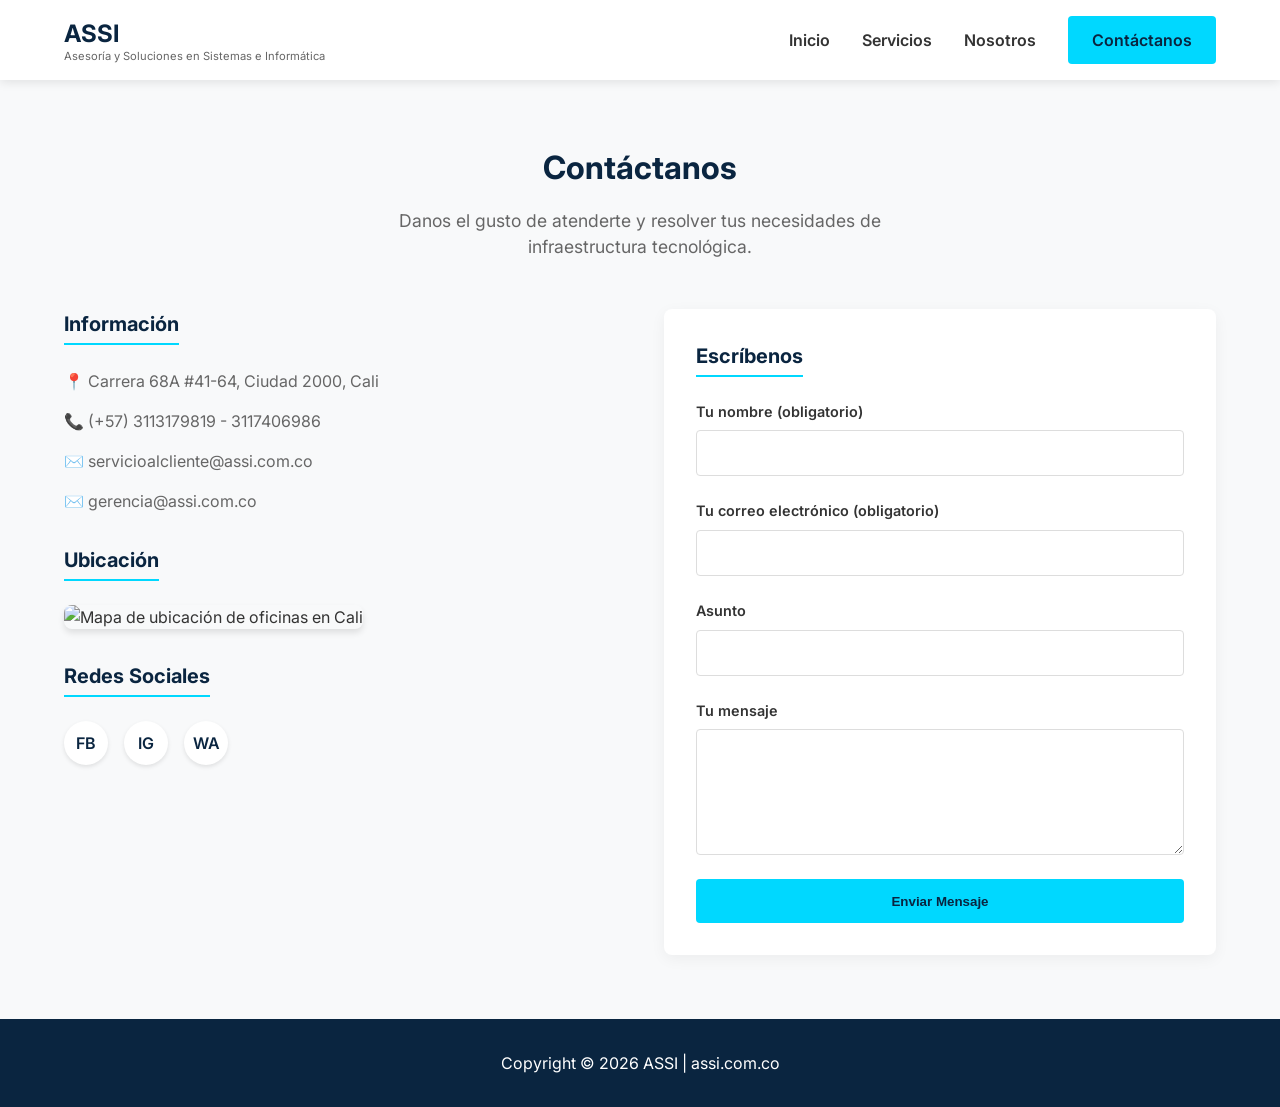
==== contacto.html @ 6a6241c5 "Carga diseño y maquetacion y correciones" ====
<!DOCTYPE html>
<html lang="es">
<head>
    <meta charset="UTF-8">
    <meta name="viewport" content="width=device-width, initial-scale=1.0">
    <title>Contacto | ASSI - Soluciones en Sistemas y Servidores</title>
    <link rel="stylesheet" href="css/styles.css">
    <link href="https://fonts.googleapis.com/css2?family=Inter:wght@400;600;700&display=swap" rel="stylesheet">
</head>
<body>
    <header class="header">
        <div class="container header__inner">
            <div class="logo">
                <span class="logo__text">ASSI</span>
                <span class="logo__slogan">Asesoría y Soluciones en Sistemas e Informática</span>
            </div>
            <button class="nav-toggle" id="navToggle" aria-label="Abrir menú">
                <span class="hamburger"></span>
            </button>
            <nav class="nav" id="navMenu">
                <ul class="nav__list">
                    <li><a href="index.html" class="nav__link">Inicio</a></li>
                    <li><a href="servicios.html" class="nav__link">Servicios</a></li>
                    <li><a href="nosotros.html" class="nav__link">Nosotros</a></li>
                    <li><a href="contacto.html" class="btn btn--primary">Contáctanos</a></li>
                </ul>
            </nav>
        </div>
    </header>

    <main>
        <section class="contact">
            <div class="container">
                <div class="section-header">
                    <h1 class="section-title">Contáctanos</h1>
                    <p class="section-subtitle">Danos el gusto de atenderte y resolver tus necesidades de infraestructura tecnológica.</p>
                </div>
                
                <div class="contact__inner">
                    <div class="contact__info">
                        <div class="info-block">
                            <h3>Información</h3>
                            <ul>
                                <li>📍 Carrera 68A #41-64, Ciudad 2000, Cali</li>
                                <li>📞 (+57) 3113179819 - 3117406986</li>
                                <li>✉️ servicioalcliente@assi.com.co</li>
                                <li>✉️ gerencia@assi.com.co</li>
                            </ul>
                        </div>
                        <div class="info-block">
                            <h3>Ubicación</h3>
                            <div class="map-container">
                                <img src="https://via.placeholder.com/600x300?text=Mapa+de+Ubicacion+Cali" alt="Mapa de ubicación de oficinas en Cali">
                            </div>
                        </div>
                        <div class="info-block">
                            <h3>Redes Sociales</h3>
                            <div class="social-links">
                                <a href="#" aria-label="Facebook">FB</a>
                                <a href="#" aria-label="Instagram">IG</a>
                                <a href="#" aria-label="WhatsApp">WA</a>
                            </div>
                        </div>
                    </div>

                    <div class="contact__form-wrapper">
                        <h3>Escríbenos</h3>
                        <form action="#" method="POST" class="contact__form">
                            <div class="form-group">
                                <label for="nombre">Tu nombre (obligatorio)</label>
                                <input type="text" id="nombre" name="nombre" required>
                            </div>
                            <div class="form-group">
                                <label for="correo">Tu correo electrónico (obligatorio)</label>
                                <input type="email" id="correo" name="correo" required>
                            </div>
                            <div class="form-group">
                                <label for="asunto">Asunto</label>
                                <input type="text" id="asunto" name="asunto">
                            </div>
                            <div class="form-group">
                                <label for="mensaje">Tu mensaje</label>
                                <textarea id="mensaje" name="mensaje" rows="5" required></textarea>
                            </div>
                            <button type="submit" class="btn btn--primary">Enviar Mensaje</button>
                        </form>
                    </div>
                </div>
            </div>
        </section>
    </main>

    <footer class="footer">
        <div class="container footer__inner">
            <p>Copyright &copy; 2026 ASSI | assi.com.co</p>
        </div>
    </footer>
    <script src="js/main.js"></script>
</body>
</html>
---- css/styles.css ----
/* =========================================
   1. VARIABLES Y DISEÑO BASE (DESIGN TOKENS)
   ========================================= */
:root {
    /* Paleta de colores[cite: 12] */
    --color-primary: #0A2540; /* Azul Marino Oscuro */
    --color-accent: #00D8FF;  /* Cian */
    --color-text: #333333;
    --color-text-light: #666666;
    --color-bg: #FFFFFF;
    
    /* Escala de espaciado base 8px[cite: 12] */
    --space-2: 16px;
    --space-3: 24px;
    --space-4: 32px;
    --space-6: 48px;
    --space-8: 64px;

    /* Tipografía[cite: 12] */
    --font-main: 'Inter', sans-serif;
}

* {
    margin: 0;
    padding: 0;
    box-sizing: border-box;
}

body {
    font-family: var(--font-main);
    color: var(--color-text);
    background-color: var(--color-bg);
    line-height: 1.5; /* Interlineado recomendado para lectura[cite: 12] */
}

.container {
    width: 90%;
    max-width: 1200px;
    margin: 0 auto;
}

/* =========================================
   2. COMPONENTES COMPARTIDOS (Botones, Títulos)
   ========================================= */
/* Botones accesibles de mínimo 44px[cite: 12] */
.btn {
    display: inline-flex;
    align-items: center;
    justify-content: center;
    padding: 12px 24px;
    text-decoration: none;
    font-weight: 600;
    border-radius: 4px;
    text-align: center;
    transition: all 0.3s ease;
    min-height: 44px; 
    border: none;
    cursor: pointer;
}

.btn--primary {
    background-color: var(--color-accent);
    color: var(--color-primary);
}

.btn--primary:hover {
    background-color: #00b3d6;
}

.btn--secondary {
    background-color: transparent;
    color: var(--color-primary);
    border: 2px solid var(--color-primary);
}

.btn--secondary:hover {
    background-color: var(--color-primary);
    color: var(--color-bg);
}

.section-header {
    text-align: center;
    margin-bottom: var(--space-6);
}

.section-title {
    font-size: 2rem;
    color: var(--color-primary);
    margin-bottom: var(--space-2);
    font-weight: 700;
}

.section-subtitle {
    color: var(--color-text-light);
    max-width: 600px;
    margin: 0 auto;
    font-size: 1.1rem;
}

/* =========================================
   3. HEADER Y NAVEGACIÓN
   ========================================= */
.header {
    background-color: var(--color-bg);
    box-shadow: 0 2px 10px rgba(0,0,0,0.1);
    position: sticky;
    top: 0;
    z-index: 100;
}

.header__inner {
    display: flex;
    justify-content: space-between;
    align-items: center;
    height: 80px;
}

.logo {
    display: flex;
    flex-direction: column;
    justify-content: center;
}

.logo__text {
    font-size: 24px;
    font-weight: 700;
    color: var(--color-primary);
}

.logo__slogan {
    font-size: 0.7rem;
    color: var(--color-text-light);
    font-weight: 400;
    margin-top: -4px;
}

/* Botón Menú Móvil */
.nav-toggle {
    display: block;
    background: transparent;
    border: none;
    cursor: pointer;
    width: 44px; 
    height: 44px;
    position: relative;
    z-index: 200;
}

.hamburger,
.hamburger::before,
.hamburger::after {
    display: block;
    width: 24px;
    height: 2px;
    background-color: var(--color-primary);
    position: absolute;
    left: 10px;
    transition: all 0.3s ease;
}

.hamburger::before { content: ''; top: -8px; left: 0; }
.hamburger::after { content: ''; top: 8px; left: 0; }

/* Menú Móvil (Fondo oscuro) */
.nav {
    position: fixed;
    top: 80px; 
    left: -100%; 
    width: 100%;
    height: calc(100vh - 80px);
    background-color: var(--color-primary);
    transition: left 0.3s ease;
    z-index: 99;
    overflow-y: auto;
}

.nav.is-active {
    left: 0;
}

.nav__list {
    display: flex;
    flex-direction: column;
    align-items: center;
    padding-top: var(--space-8);
    list-style: none;
    gap: var(--space-4);
}

.nav__link {
    text-decoration: none;
    color: var(--color-bg); /* Texto blanco en móvil */
    font-weight: 600;
    font-size: 1.25rem;
}

/* =========================================
   4. SECCIÓN HERO (INICIO)
   ========================================= */
.hero {
    padding: var(--space-8) 0;
    background-color: #f8f9fa;
}

.hero__inner {
    display: flex;
    flex-direction: column;
    gap: var(--space-4);
}

.hero__title {
    font-size: 2.5rem;
    color: var(--color-primary);
    line-height: 1.2;
    margin-bottom: var(--space-2);
}

.hero__description {
    font-size: 1.125rem;
    color: var(--color-text-light);
    margin-bottom: var(--space-4);
}

.hero__actions {
    display: flex;
    flex-direction: column;
    gap: var(--space-2);
}

.hero__image img {
    width: 100%;
    border-radius: 8px;
    box-shadow: 0 10px 30px rgba(0,0,0,0.1);
}

/* =========================================
   5. TARJETAS (Servicios y Nosotros)
   ========================================= */
.services, .about {
    padding: var(--space-8) 0;
    background-color: var(--color-bg);
}

/* Uso de Grid para estructura en 2 dimensiones[cite: 14] */
.services__grid, .about__grid {
    display: grid;
    grid-template-columns: repeat(auto-fit, minmax(280px, 1fr));
    gap: var(--space-4);
}

.card {
    background-color: #ffffff;
    padding: var(--space-4);
    border-radius: 8px;
    box-shadow: 0 4px 6px rgba(0, 0, 0, 0.05);
    border: 1px solid #eaeaea;
    transition: transform 0.3s ease, box-shadow 0.3s ease, border-color 0.3s ease;
    display: flex;
    flex-direction: column;
    align-items: center;
    text-align: center;
}

.card:hover {
    transform: translateY(-5px);
    box-shadow: 0 10px 20px rgba(0, 0, 0, 0.08);
    border-color: var(--color-accent);
}

.card__icon {
    width: 64px;
    height: 64px;
    background-color: rgba(0, 216, 255, 0.1);
    color: var(--color-accent);
    border-radius: 50%;
    display: flex;
    justify-content: center;
    align-items: center;
    margin-bottom: var(--space-3);
}

.card__icon svg {
    width: 32px;
    height: 32px;
}

.card__title {
    font-size: 1.25rem;
    color: var(--color-primary);
    margin-bottom: var(--space-2);
}

.card__text {
    color: var(--color-text-light);
    font-size: 0.95rem;
}

/* =========================================
   6. SECCIÓN CLIENTES
   ========================================= */
.clients {
    padding: var(--space-6) 0;
    background-color: #f8f9fa; 
}

.clients__grid {
    display: grid;
    grid-template-columns: repeat(auto-fit, minmax(150px, 1fr));
    gap: var(--space-4);
    align-items: center;
    justify-items: center;
}

.client-logo img {
    max-width: 100%;
    height: auto;
    filter: grayscale(100%) opacity(50%); 
    transition: filter 0.3s ease, transform 0.3s ease;
}

.client-logo img:hover {
    filter: grayscale(0%) opacity(100%);
    transform: scale(1.05);
}

/* =========================================
   7. SECCIÓN CONTACTO Y FOOTER
   ========================================= */
.contact {
    padding: var(--space-8) 0;
    background-color: #f8f9fa;
}

.contact__inner {
    display: grid;
    gap: var(--space-6);
    grid-template-columns: 1fr;
}

.contact__info h3, .contact__form-wrapper h3 {
    font-size: 1.25rem;
    color: var(--color-primary);
    margin-bottom: var(--space-3);
    border-bottom: 2px solid var(--color-accent);
    display: inline-block;
    padding-bottom: 4px;
}

.info-block {
    margin-bottom: var(--space-4);
}

.info-block ul {
    list-style: none;
    color: var(--color-text-light);
}

.info-block li {
    margin-bottom: var(--space-2);
    display: flex;
    align-items: center;
    gap: 8px;
}

.map-container img {
    width: 100%;
    height: auto;
    border-radius: 8px;
    box-shadow: 0 4px 6px rgba(0,0,0,0.1);
}

.social-links {
    display: flex;
    gap: var(--space-2);
}

.social-links a {
    display: flex;
    justify-content: center;
    align-items: center;
    width: 44px;
    height: 44px;
    background-color: var(--color-bg);
    color: var(--color-primary);
    border-radius: 50%;
    text-decoration: none;
    font-weight: 600;
    box-shadow: 0 2px 4px rgba(0,0,0,0.1);
    transition: all 0.3s ease;
}

.social-links a:hover {
    background-color: var(--color-primary);
    color: var(--color-bg);
    transform: translateY(-3px);
}

.contact__form-wrapper {
    background-color: var(--color-bg);
    padding: var(--space-4);
    border-radius: 8px;
    box-shadow: 0 4px 15px rgba(0,0,0,0.05);
}

.contact__form {
    display: flex;
    flex-direction: column;
    gap: var(--space-3);
}

.form-group {
    display: flex;
    flex-direction: column;
    gap: 8px;
}

.form-group label {
    font-size: 0.9rem;
    font-weight: 600;
    color: var(--color-text);
}

.form-group input,
.form-group textarea {
    width: 100%;
    padding: 12px;
    border: 1px solid #ddd;
    border-radius: 4px;
    font-family: inherit;
    font-size: 1rem;
    transition: border-color 0.3s ease;
}

.form-group input:focus,
.form-group textarea:focus {
    outline: none;
    border-color: var(--color-accent);
}

.footer {
    background-color: var(--color-primary);
    color: var(--color-bg);
    padding: var(--space-4) 0;
    text-align: center;
}

/* =========================================
   8. MEDIA QUERIES (ESCRITORIO)
   ========================================= */
/* Ajustes para pantallas más grandes usando min-width[cite: 14] */
@media (min-width: 768px) {
    .nav-toggle {
        display: none; /* Ocultar hamburguesa en PC */
    }
    
    .nav {
        position: static;
        width: auto;
        height: auto;
        background-color: transparent;
        overflow-y: visible;
    }
    
    .nav__list {
        flex-direction: row;
        padding-top: 0;
    }

    .nav__link {
        color: var(--color-text); /* Texto oscuro en PC */
        font-size: 1rem;
    }

    .hero__inner {
        flex-direction: row;
        align-items: center;
    }

    .hero__content {
        flex: 1;
        padding-right: var(--space-4);
    }

    .hero__image {
        flex: 1;
    }

    .hero__actions {
        flex-direction: row;
    }

    .contact__inner {
        grid-template-columns: 1fr 1fr; /* Dividir en 2 columnas en PC */
    }
}
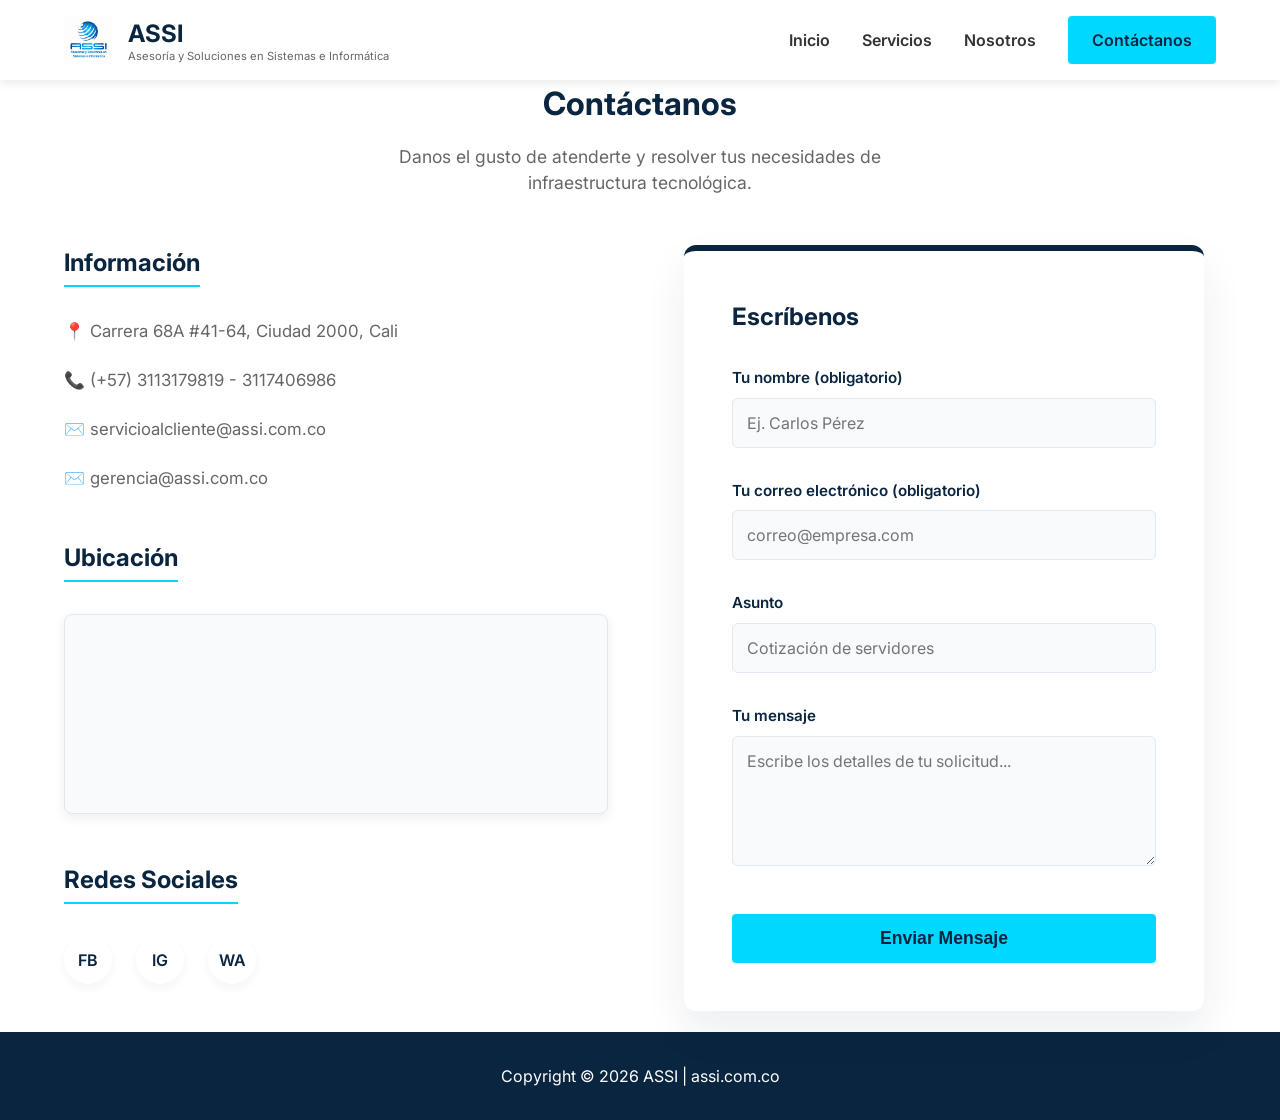
==== commit 3e51c9eb: "Diseño corregido implementacion y correcion HTML y implementacion de Javascript" ====
--- a/contacto.html
+++ b/contacto.html
@@ -8,12 +8,16 @@
     <link href="https://fonts.googleapis.com/css2?family=Inter:wght@400;600;700&display=swap" rel="stylesheet">
 </head>
 <body>
+    <!-- Navegación Principal[cite: 24] -->
     <header class="header">
         <div class="container header__inner">
-            <div class="logo">
-                <span class="logo__text">ASSI</span>
-                <span class="logo__slogan">Asesoría y Soluciones en Sistemas e Informática</span>
-            </div>
+            <a href="index.html" class="logo">
+                <img src="assets/img/logo-assi.png" alt="Logotipo de ASSI" class="logo__img">
+                <div class="logo__text-group">
+                    <span class="logo__text">ASSI</span>
+                    <span class="logo__slogan">Asesoría y Soluciones en Sistemas e Informática</span>
+                </div>
+            </a>
             <button class="nav-toggle" id="navToggle" aria-label="Abrir menú">
                 <span class="hamburger"></span>
             </button>
@@ -37,6 +41,7 @@
                 </div>
                 
                 <div class="contact__inner">
+                    <!-- Columna Izquierda: Información, Mapa compacto y Redes -->
                     <div class="contact__info">
                         <div class="info-block">
                             <h3>Información</h3>
@@ -47,40 +52,52 @@
                                 <li>✉️ gerencia@assi.com.co</li>
                             </ul>
                         </div>
+
                         <div class="info-block">
                             <h3>Ubicación</h3>
                             <div class="map-container">
-                                <img src="https://via.placeholder.com/600x300?text=Mapa+de+Ubicacion+Cali" alt="Mapa de ubicación de oficinas en Cali">
+                                <iframe 
+                                    src="https://www.google.com/maps/embed?pb=!1m18!1m12!1m3!1d3982.656515865671!2d-76.505!3d3.385!2m3!1f0!2f0!3f0!3m2!1i1024!2i768!4f13.1!3m3!1m2!1s0x8e30a1382b604557%3A0x8e0a1b2c3d4e5f6!2sCl.%2068a%20%2341-64%2C%20Cali%2C%20Valle%20del%20Cauca!5e0!3m2!1ses!2sco!4v1650000000000!5m2!1ses!2sco" 
+                                    width="100%" 
+                                    height="100%" 
+                                    style="border:0;" 
+                                    allowfullscreen="" 
+                                    loading="lazy" 
+                                    referrerpolicy="no-referrer-when-downgrade"
+                                    title="Ubicación de oficinas ASSI en Ciudad 2000, Cali">
+                                </iframe>
                             </div>
                         </div>
+
                         <div class="info-block">
                             <h3>Redes Sociales</h3>
                             <div class="social-links">
-                                <a href="#" aria-label="Facebook">FB</a>
-                                <a href="#" aria-label="Instagram">IG</a>
-                                <a href="#" aria-label="WhatsApp">WA</a>
+                                <a href="https://facebook.com" target="_blank" rel="noopener" aria-label="Facebook de ASSI">FB</a>
+                                <a href="https://instagram.com" target="_blank" rel="noopener" aria-label="Instagram de ASSI">IG</a>
+                                <a href="https://wa.me/573113179819?text=Hola,%20estoy%20interesado%20en%20una%20asesor%C3%ADa%20tecnol%C3%B3gica" target="_blank" rel="noopener" aria-label="WhatsApp de ASSI">WA</a>
                             </div>
                         </div>
                     </div>
 
+                    <!-- Columna Derecha: Formulario conectado a Formspree -->
                     <div class="contact__form-wrapper">
                         <h3>Escríbenos</h3>
-                        <form action="#" method="POST" class="contact__form">
+                        <form action="https://formspree.io/f/mzezqnbd" method="POST" class="contact__form" id="contactForm">
                             <div class="form-group">
                                 <label for="nombre">Tu nombre (obligatorio)</label>
-                                <input type="text" id="nombre" name="nombre" required>
+                                <input type="text" id="nombre" name="nombre" required placeholder="Ej. Carlos Pérez">
                             </div>
                             <div class="form-group">
                                 <label for="correo">Tu correo electrónico (obligatorio)</label>
-                                <input type="email" id="correo" name="correo" required>
+                                <input type="email" id="correo" name="email" required placeholder="correo@empresa.com">
                             </div>
                             <div class="form-group">
                                 <label for="asunto">Asunto</label>
-                                <input type="text" id="asunto" name="asunto">
+                                <input type="text" id="asunto" name="asunto" placeholder="Cotización de servidores">
                             </div>
                             <div class="form-group">
                                 <label for="mensaje">Tu mensaje</label>
-                                <textarea id="mensaje" name="mensaje" rows="5" required></textarea>
+                                <textarea id="mensaje" name="mensaje" rows="5" required placeholder="Escribe los detalles de tu solicitud..."></textarea>
                             </div>
                             <button type="submit" class="btn btn--primary">Enviar Mensaje</button>
                         </form>
@@ -90,6 +107,7 @@
         </section>
     </main>
 
+    <!-- Pie de Página -->
     <footer class="footer">
         <div class="container footer__inner">
             <p>Copyright &copy; 2026 ASSI | assi.com.co</p>
--- a/css/styles.css
+++ b/css/styles.css
@@ -2,21 +2,19 @@
    1. VARIABLES Y DISEÑO BASE (DESIGN TOKENS)
    ========================================= */
 :root {
-    /* Paleta de colores[cite: 12] */
     --color-primary: #0A2540; /* Azul Marino Oscuro */
     --color-accent: #00D8FF;  /* Cian */
     --color-text: #333333;
     --color-text-light: #666666;
     --color-bg: #FFFFFF;
     
-    /* Escala de espaciado base 8px[cite: 12] */
+    /* Escala de espaciado base 8px[cite: 24] */
     --space-2: 16px;
     --space-3: 24px;
     --space-4: 32px;
     --space-6: 48px;
     --space-8: 64px;
 
-    /* Tipografía[cite: 12] */
     --font-main: 'Inter', sans-serif;
 }
 
@@ -30,7 +28,7 @@
     font-family: var(--font-main);
     color: var(--color-text);
     background-color: var(--color-bg);
-    line-height: 1.5; /* Interlineado recomendado para lectura[cite: 12] */
+    line-height: 1.5;
 }
 
 .container {
@@ -40,9 +38,8 @@
 }
 
 /* =========================================
-   2. COMPONENTES COMPARTIDOS (Botones, Títulos)
-   ========================================= */
-/* Botones accesibles de mínimo 44px[cite: 12] */
+   2. COMPONENTES COMPARTIDOS
+   ========================================= */
 .btn {
     display: inline-flex;
     align-items: center;
@@ -53,7 +50,7 @@
     border-radius: 4px;
     text-align: center;
     transition: all 0.3s ease;
-    min-height: 44px; 
+    min-height: 44px; /* Botones accesibles[cite: 24] */
     border: none;
     cursor: pointer;
 }
@@ -98,7 +95,7 @@
 }
 
 /* =========================================
-   3. HEADER Y NAVEGACIÓN
+   3. HEADER Y NAVEGACIÓN (Móvil por defecto)
    ========================================= */
 .header {
     background-color: var(--color-bg);
@@ -117,6 +114,19 @@
 
 .logo {
     display: flex;
+    align-items: center;
+    gap: var(--space-2);
+    text-decoration: none;
+}
+
+.logo__img {
+    height: 48px;
+    width: auto;
+    object-fit: contain;
+}
+
+.logo__text-group {
+    display: flex;
     flex-direction: column;
     justify-content: center;
 }
@@ -134,7 +144,6 @@
     margin-top: -4px;
 }
 
-/* Botón Menú Móvil */
 .nav-toggle {
     display: block;
     background: transparent;
@@ -161,7 +170,6 @@
 .hamburger::before { content: ''; top: -8px; left: 0; }
 .hamburger::after { content: ''; top: 8px; left: 0; }
 
-/* Menú Móvil (Fondo oscuro) */
 .nav {
     position: fixed;
     top: 80px; 
@@ -189,7 +197,7 @@
 
 .nav__link {
     text-decoration: none;
-    color: var(--color-bg); /* Texto blanco en móvil */
+    color: var(--color-bg);
     font-weight: 600;
     font-size: 1.25rem;
 }
@@ -238,10 +246,16 @@
    ========================================= */
 .services, .about {
     padding: var(--space-8) 0;
+}
+
+.about {
+    background-color: #F0F4F8; 
+}
+
+.services {
     background-color: var(--color-bg);
 }
 
-/* Uso de Grid para estructura en 2 dimensiones[cite: 14] */
 .services__grid, .about__grid {
     display: grid;
     grid-template-columns: repeat(auto-fit, minmax(280px, 1fr));
@@ -252,8 +266,9 @@
     background-color: #ffffff;
     padding: var(--space-4);
     border-radius: 8px;
-    box-shadow: 0 4px 6px rgba(0, 0, 0, 0.05);
-    border: 1px solid #eaeaea;
+    box-shadow: 0 4px 15px rgba(10, 37, 64, 0.04);
+    border: 1px solid #e1e8ed;
+    border-top: 4px solid var(--color-primary); 
     transition: transform 0.3s ease, box-shadow 0.3s ease, border-color 0.3s ease;
     display: flex;
     flex-direction: column;
@@ -261,10 +276,11 @@
     text-align: center;
 }
 
-.card:hover {
+.card:hover,
+.card.is-active {
     transform: translateY(-5px);
-    box-shadow: 0 10px 20px rgba(0, 0, 0, 0.08);
-    border-color: var(--color-accent);
+    box-shadow: 0 10px 25px rgba(10, 37, 64, 0.1);
+    border-top-color: var(--color-accent); 
 }
 
 .card__icon {
@@ -324,88 +340,101 @@
 }
 
 /* =========================================
-   7. SECCIÓN CONTACTO Y FOOTER
-   ========================================= */
-.contact {
-    padding: var(--space-8) 0;
-    background-color: #f8f9fa;
-}
-
+   7. SECCIÓN CONTACTO
+   ========================================= */
 .contact__inner {
     display: grid;
     gap: var(--space-6);
     grid-template-columns: 1fr;
+    align-items: start;
 }
 
 .contact__info h3, .contact__form-wrapper h3 {
-    font-size: 1.25rem;
-    color: var(--color-primary);
-    margin-bottom: var(--space-3);
+    font-size: 1.5rem;
+    color: var(--color-primary);
+    margin-bottom: var(--space-4);
+    font-weight: 700;
+}
+
+.info-block {
+    margin-bottom: var(--space-6);
+}
+
+.info-block h3 {
     border-bottom: 2px solid var(--color-accent);
     display: inline-block;
     padding-bottom: 4px;
 }
 
-.info-block {
-    margin-bottom: var(--space-4);
-}
-
 .info-block ul {
     list-style: none;
     color: var(--color-text-light);
 }
 
 .info-block li {
-    margin-bottom: var(--space-2);
-    display: flex;
-    align-items: center;
-    gap: 8px;
-}
-
-.map-container img {
+    margin-bottom: var(--space-3);
+    display: flex;
+    align-items: center;
+    gap: 12px;
+    font-size: 1.05rem;
+}
+
+.map-container {
     width: 100%;
-    height: auto;
+    height: 200px;
     border-radius: 8px;
-    box-shadow: 0 4px 6px rgba(0,0,0,0.1);
+    overflow: hidden;
+    box-shadow: 0 4px 12px rgba(10, 37, 64, 0.08);
+    border: 1px solid #e1e8ed;
+    background-color: #f8fafc;
+}
+
+.map-container iframe {
+    width: 100%;
+    height: 100%;
+    border: 0;
+    display: block;
 }
 
 .social-links {
     display: flex;
-    gap: var(--space-2);
+    gap: var(--space-3);
 }
 
 .social-links a {
     display: flex;
     justify-content: center;
     align-items: center;
-    width: 44px;
-    height: 44px;
-    background-color: var(--color-bg);
+    width: 48px; 
+    height: 48px;
+    background-color: #ffffff;
     color: var(--color-primary);
     border-radius: 50%;
     text-decoration: none;
     font-weight: 600;
-    box-shadow: 0 2px 4px rgba(0,0,0,0.1);
+    box-shadow: 0 4px 10px rgba(10, 37, 64, 0.05);
     transition: all 0.3s ease;
 }
 
 .social-links a:hover {
     background-color: var(--color-primary);
     color: var(--color-bg);
-    transform: translateY(-3px);
+    transform: translateY(-4px);
+    box-shadow: 0 8px 15px rgba(10, 37, 64, 0.15);
 }
 
 .contact__form-wrapper {
     background-color: var(--color-bg);
-    padding: var(--space-4);
-    border-radius: 8px;
-    box-shadow: 0 4px 15px rgba(0,0,0,0.05);
+    padding: var(--space-6);
+    border-radius: 12px;
+    box-shadow: 0 20px 40px rgba(10, 37, 64, 0.08);
+    border-top: 6px solid var(--color-primary);
 }
 
 .contact__form {
     display: flex;
     flex-direction: column;
-    gap: var(--space-3);
+    gap: var(--space-4);
 }
 
 .form-group {
@@ -415,42 +444,64 @@
 }
 
 .form-group label {
-    font-size: 0.9rem;
+    font-size: 0.95rem;
     font-weight: 600;
-    color: var(--color-text);
+    color: var(--color-primary);
 }
 
 .form-group input,
 .form-group textarea {
     width: 100%;
-    padding: 12px;
-    border: 1px solid #ddd;
-    border-radius: 4px;
+    padding: 14px;
+    background-color: #F8FAFC;
+    border: 1px solid #E2E8F0;
+    border-radius: 6px;
     font-family: inherit;
     font-size: 1rem;
-    transition: border-color 0.3s ease;
+    color: var(--color-text);
+    transition: all 0.3s ease;
 }
 
 .form-group input:focus,
 .form-group textarea:focus {
     outline: none;
+    background-color: #ffffff;
     border-color: var(--color-accent);
-}
-
+    box-shadow: 0 0 0 4px rgba(0, 216, 255, 0.15); 
+}
+
+.contact__form .btn {
+    margin-top: var(--space-2);
+    font-size: 1.1rem;
+    padding: 14px 24px;
+}
+
+/* =========================================
+   8. PIE DE PÁGINA (FOOTER)
+   ========================================= */
 .footer {
     background-color: var(--color-primary);
     color: var(--color-bg);
     padding: var(--space-4) 0;
     text-align: center;
-}
-
-/* =========================================
-   8. MEDIA QUERIES (ESCRITORIO)
-   ========================================= */
-/* Ajustes para pantallas más grandes usando min-width[cite: 14] */
+    width: 100%;
+    margin-top: auto;
+}
+
+.footer__inner {
+    display: flex;
+    justify-content: center;
+    align-items: center;
+}
+
+/* =========================================
+   9. MEDIA QUERIES (ESCRITORIO - MAYOR A 768PX)
+   ========================================= */
+/* IMPORTANTE: Todos los ajustes visuales para escritorio DEBEN ir exclusivamente aquí dentro[cite: 26] */
 @media (min-width: 768px) {
+    
     .nav-toggle {
-        display: none; /* Ocultar hamburguesa en PC */
+        display: none; 
     }
     
     .nav {
@@ -462,12 +513,12 @@
     }
     
     .nav__list {
-        flex-direction: row;
+        flex-direction: row; 
         padding-top: 0;
     }
 
     .nav__link {
-        color: var(--color-text); /* Texto oscuro en PC */
+        color: var(--color-text); 
         font-size: 1rem;
     }
 
@@ -490,6 +541,13 @@
     }
 
     .contact__inner {
-        grid-template-columns: 1fr 1fr; /* Dividir en 2 columnas en PC */
+        grid-template-columns: 1fr 1fr;
+        gap: var(--space-8);
+    }
+    
+    .contact__form-wrapper {
+        max-width: 520px;
+        margin: 0 auto;
+        width: 100%;
     }
 }
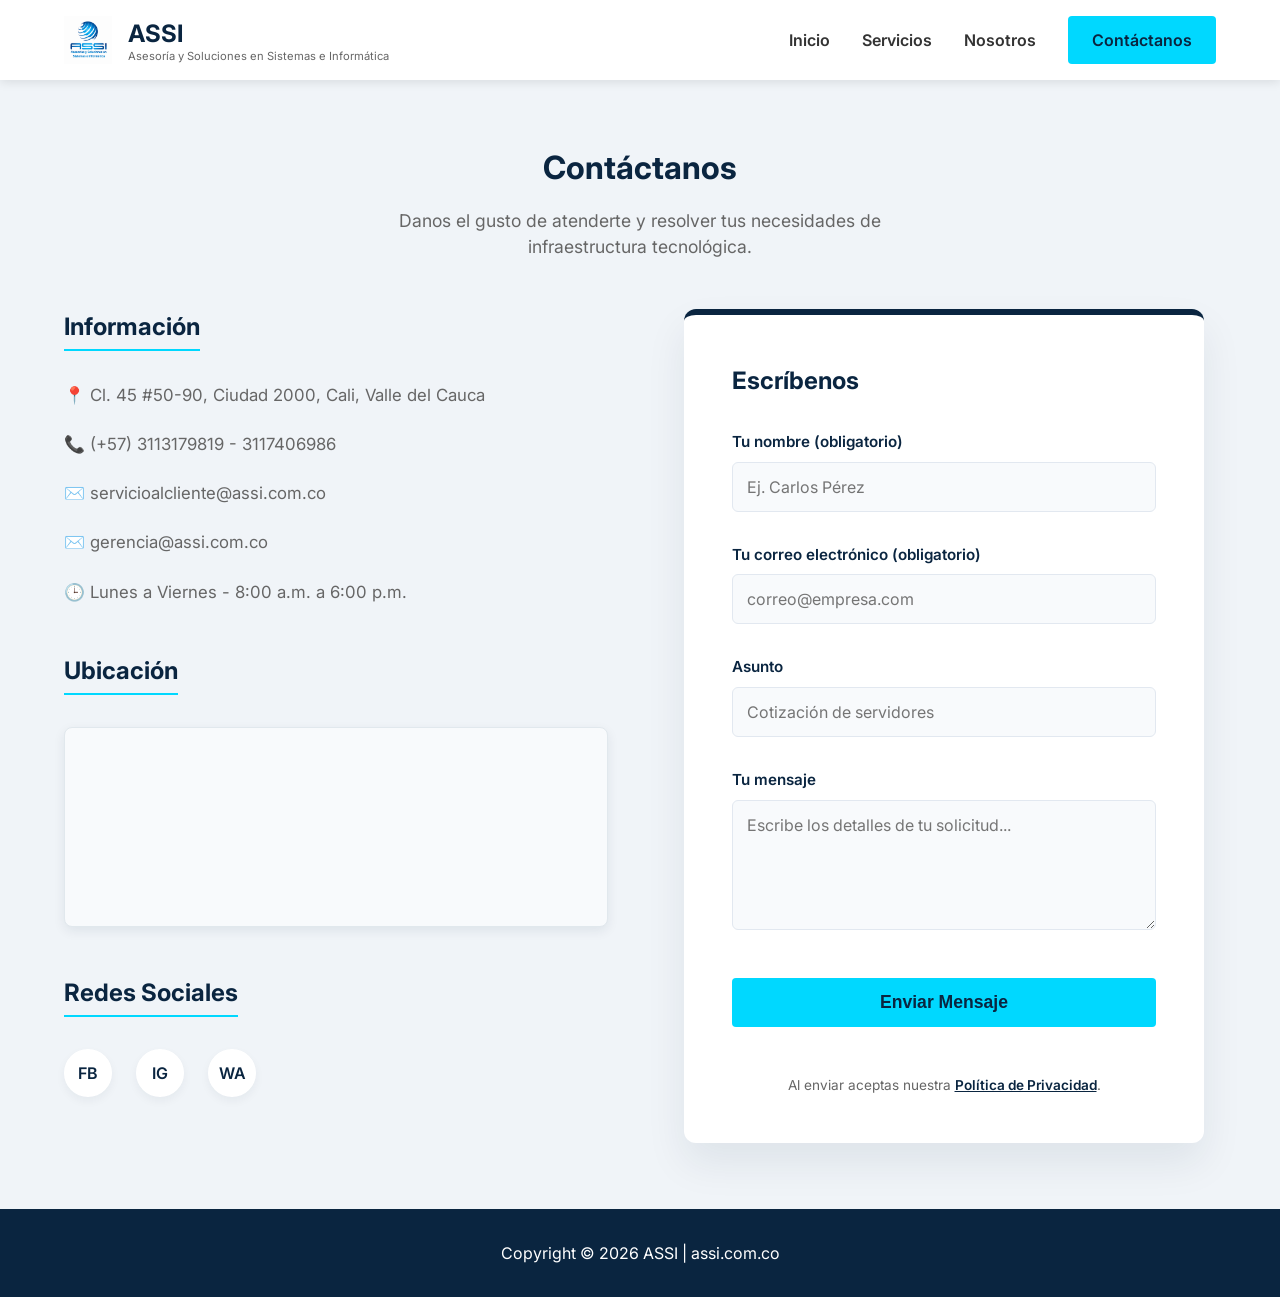
==== commit 63ce7b49: "Implementacion de animaciones Formularios conexiones comunicaciones y enlaces a paginas de nuestros " ====
--- a/contacto.html
+++ b/contacto.html
@@ -46,10 +46,11 @@
                         <div class="info-block">
                             <h3>Información</h3>
                             <ul>
-                                <li>📍 Carrera 68A #41-64, Ciudad 2000, Cali</li>
+                                <li>📍 Cl. 45 #50-90, Ciudad 2000, Cali, Valle del Cauca</li>
                                 <li>📞 (+57) 3113179819 - 3117406986</li>
                                 <li>✉️ servicioalcliente@assi.com.co</li>
                                 <li>✉️ gerencia@assi.com.co</li>
+                                <li>🕒 Lunes a Viernes - 8:00 a.m. a 6:00 p.m.</li>
                             </ul>
                         </div>
 
@@ -100,6 +101,12 @@
                                 <textarea id="mensaje" name="mensaje" rows="5" required placeholder="Escribe los detalles de tu solicitud..."></textarea>
                             </div>
                             <button type="submit" class="btn btn--primary">Enviar Mensaje</button>
+                            
+                            <!-- Nuevo texto legal debajo del botón -->
+                                <div class="form-legal">
+                                    <p>Al enviar aceptas nuestra <a href="#" id="openPrivacyModal">Política de Privacidad</a>.</p>
+                                </div>
+                            </form>
                         </form>
                     </div>
                 </div>
@@ -113,6 +120,22 @@
             <p>Copyright &copy; 2026 ASSI | assi.com.co</p>
         </div>
     </footer>
+
+
+    <!-- =========================================
+         MODAL DE POLÍTICA DE PRIVACIDAD
+         ========================================= -->
+    <div class="modal-overlay" id="privacyModal">
+        <div class="modal-content">
+            <button class="modal-close" id="closePrivacyModal" aria-label="Cerrar modal">&times;</button>
+            <h3>Política de Privacidad</h3>
+            <p>En ASSI protegemos tus datos personales conforme a la Ley 1581 de 2012 y el Decreto 1377 de 2013 de la República de Colombia. La información recolectada a través de este sitio se utiliza únicamente para fines comerciales y de contacto.</p>
+            
+        </div>
+    </div>
+
+
+
     <script src="js/main.js"></script>
 </body>
 </html>
--- a/css/styles.css
+++ b/css/styles.css
@@ -342,12 +342,21 @@
 /* =========================================
    7. SECCIÓN CONTACTO
    ========================================= */
+
+
+/* ¡Esta es la clase que nos faltaba para dar respiro y color de fondo! */
+.contact {
+    padding: var(--space-8) 0; /* Aplica 64px de espacio arriba y abajo */
+    background-color: #F0F4F8; /* Azul muy claro corporativo */
+}
+
 .contact__inner {
     display: grid;
     gap: var(--space-6);
     grid-template-columns: 1fr;
     align-items: start;
 }
+
 
 .contact__info h3, .contact__form-wrapper h3 {
     font-size: 1.5rem;
@@ -476,6 +485,34 @@
     padding: 14px 24px;
 }
 
+
+/* =========================================
+   TEXTO LEGAL DEL FORMULARIO (PRIVACIDAD)
+   ========================================= */
+.form-legal {
+    text-align: center;
+    margin-top: var(--space-2); /* Separación usando nuestra escala base[cite: 25] */
+    font-size: 0.85rem; /* Texto más pequeño para jerarquía secundaria[cite: 25] */
+    color: var(--color-text-light); /* Color gris sutil */
+}
+
+.form-legal a {
+    color: var(--color-primary); /* Azul corporativo para el enlace */
+    text-decoration: underline;
+    font-weight: 600;
+    transition: color 0.3s ease;
+}
+
+/* Microinteracción al pasar el mouse por el enlace */
+.form-legal a:hover {
+    color: var(--color-accent); /* Cambia al Cian al hacer hover */
+}
+
+
+
+
+
+
 /* =========================================
    8. PIE DE PÁGINA (FOOTER)
    ========================================= */
@@ -495,6 +532,396 @@
 }
 
 /* =========================================
+   10. ANIMACIONES AL SCROLL (INTERSECTION OBSERVER)
+   ========================================= */
+
+/* Estado inicial: Oculto y empujado hacia abajo */
+.fade-up {
+    opacity: 0;
+    transform: translateY(40px);
+    transition: opacity 0.6s ease-out, transform 0.6s ease-out;
+    will-change: opacity, transform; /* Optimización de rendimiento para el navegador */
+}
+
+/* Estado inicial: Solo oculto (ideal para textos simples o imágenes) */
+.fade-in {
+    opacity: 0;
+    transition: opacity 0.8s ease-out;
+    will-change: opacity;
+}
+
+/* Estado final: Visible y en su posición original (Esta clase la pondrá JS) */
+.fade-up.is-visible,
+.fade-in.is-visible {
+    opacity: 1;
+    transform: translateY(0);
+}
+
+/* Clases de retraso para crear un efecto "cascada" (stagger) en las tarjetas */
+.delay-100 { transition-delay: 100ms; }
+.delay-200 { transition-delay: 200ms; }
+.delay-300 { transition-delay: 300ms; }
+
+
+
+
+
+
+
+
+/* =========================================
+   11. BOTÓN FLOTANTE DE WHATSAPP
+   ========================================= */
+.whatsapp-float {
+    position: fixed;
+    bottom: var(--space-4); /* Separación desde abajo */
+    right: var(--space-4); /* Separación desde la derecha */
+    width: 60px; /* Tamaño mayor a 44px para móviles */
+    height: 60px;
+    background-color: #25D366; /* Verde oficial de WhatsApp */
+    color: #ffffff;
+    border-radius: 50%;
+    display: flex;
+    justify-content: center;
+    align-items: center;
+    box-shadow: 0 6px 15px rgba(0, 0, 0, 0.15);
+    z-index: 1000; /* Asegura que nada lo tape */
+    text-decoration: none;
+    transition: transform 0.3s ease, box-shadow 0.3s ease, background-color 0.3s ease;
+}
+
+/* Microinteracción al pasar el cursor[cite: 22] */
+.whatsapp-float:hover {
+    transform: translateY(-5px) scale(1.05);
+    box-shadow: 0 10px 25px rgba(37, 211, 102, 0.4);
+    background-color: #1ebe5d; /* Un verde ligeramente más oscuro */
+    color: #ffffff;
+}
+
+/* Ajuste sutil para pantallas de celular muy pequeñas */
+@media (max-width: 767px) {
+    .whatsapp-float {
+        bottom: var(--space-3);
+        right: var(--space-3);
+        width: 52px;
+        height: 52px;
+    }
+    
+    .whatsapp-float svg {
+        width: 28px;
+        height: 28px;
+    }
+}
+
+
+/* =========================================
+   12. MODAL DE POLÍTICA DE PRIVACIDAD
+   ========================================= */
+.modal-overlay {
+    position: fixed;
+    top: 0;
+    left: 0;
+    width: 100%;
+    height: 100%;
+    background-color: rgba(10, 37, 64, 0.8); /* Azul oscuro corporativo con 80% de opacidad */
+    display: flex;
+    justify-content: center;
+    align-items: center;
+    z-index: 2000; /* Por encima de todo, incluido el header y WhatsApp */
+    opacity: 0;
+    visibility: hidden;
+    transition: opacity 0.3s ease, visibility 0.3s ease;
+}
+
+/* Clase que activa la visibilidad del modal */
+.modal-overlay.is-active {
+    opacity: 1;
+    visibility: visible;
+}
+
+.modal-content {
+    background-color: var(--color-bg);
+    width: 90%;
+    max-width: 500px;
+    padding: var(--space-6);
+    border-radius: 12px;
+    position: relative;
+    box-shadow: 0 20px 40px rgba(0,0,0,0.2);
+    transform: translateY(20px); /* Empieza un poco abajo para el efecto de entrada */
+    transition: transform 0.3s ease;
+}
+
+.modal-overlay.is-active .modal-content {
+    transform: translateY(0); /* Sube a su posición original */
+}
+
+.modal-content h3 {
+    color: var(--color-primary);
+    margin-bottom: var(--space-3);
+    font-size: 1.5rem;
+}
+
+.modal-content p {
+    color: var(--color-text-light);
+    margin-bottom: var(--space-2);
+    font-size: 0.95rem;
+}
+
+/* Botón X superior derecho[cite: 26] */
+.modal-close {
+    position: absolute;
+    top: 16px;
+    right: 16px;
+    background: #f0f4f8;
+    border: none;
+    width: 32px;
+    height: 32px;
+    border-radius: 50%;
+    font-size: 1.25rem;
+    color: var(--color-primary);
+    cursor: pointer;
+    display: flex;
+    justify-content: center;
+    align-items: center;
+    transition: background-color 0.3s ease;
+}
+
+.modal-close:hover {
+    background-color: #e1e8ed;
+}
+
+
+
+
+
+
+
+
+
+
+
+
+
+
+
+
+
+
+
+
+
+
+
+
+
+
+
+
+
+
+
+
+
+
+
+
+
+
+
+
+
+
+
+
+
+
+
+
+
+
+
+
+
+
+
+
+
+
+
+
+
+
+
+
+
+
+
+
+
+
+
+
+
+
+
+
+
+
+
+
+
+
+
+
+
+
+
+
+
+
+
+
+
+
+
+
+
+
+
+
+
+
+
+
+
+
+
+
+
+
+
+
+
+
+
+
+
+
+
+
+
+
+
+
+
+
+
+
+
+
+
+
+
+
+
+
+
+
+
+
+
+
+
+
+
+
+
+
+
+
+
+
+
+
+
+
+
+
+
+
+
+
+
+
+
+
+
+
+
+
+
+
+
+
+
+
+
+
+
+
+
+
+
+
+
+
+
+
+
+
+
+
+
+
+
+
+
+
+
+
+
+
+
+
+
+
+
+
+
+
+
+
+
+
+
+
+
+
+
+
+
+
+
+
+
+
+
+
+
+
+
+
+/* =========================================
    9. MEDIA QUERIES (ESCRITORIO - MAYOR A 768PX)
    ========================================= */
 /* IMPORTANTE: Todos los ajustes visuales para escritorio DEBEN ir exclusivamente aquí dentro[cite: 26] */
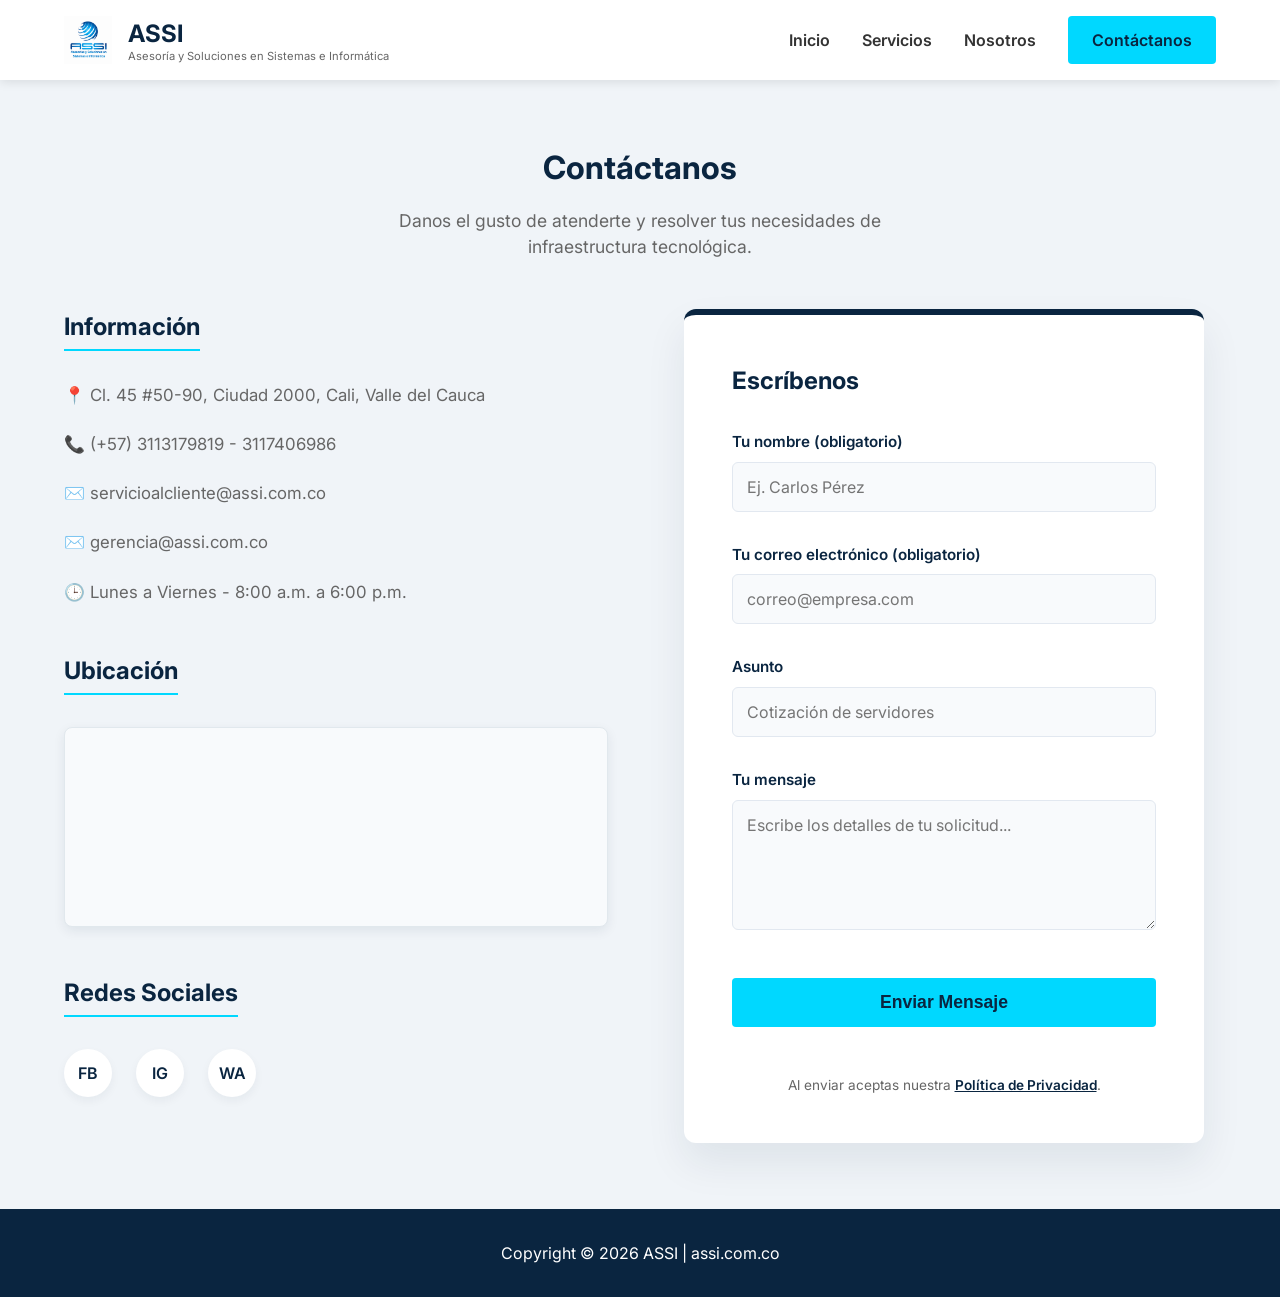
==== commit 78c71edf: "correcciones y detalles, y backup" ====
--- a/contacto.html
+++ b/contacto.html
@@ -4,6 +4,7 @@
     <meta charset="UTF-8">
     <meta name="viewport" content="width=device-width, initial-scale=1.0">
     <title>Contacto | ASSI - Soluciones en Sistemas y Servidores</title>
+    <link rel="icon" href="assets/img/logo-assi.png" type="image/png">
     <link rel="stylesheet" href="css/styles.css">
     <link href="https://fonts.googleapis.com/css2?family=Inter:wght@400;600;700&display=swap" rel="stylesheet">
 </head>
--- a/css/styles.css
+++ b/css/styles.css
@@ -242,7 +242,7 @@
 }
 
 /* =========================================
-   5. TARJETAS (Servicios y Nosotros)
+   5. TARJETAS (Servicios y Nosotros) - ACTUALIZADO CON IMAGEN
    ========================================= */
 .services, .about {
     padding: var(--space-8) 0;
@@ -258,13 +258,12 @@
 
 .services__grid, .about__grid {
     display: grid;
-    grid-template-columns: repeat(auto-fit, minmax(280px, 1fr));
+    grid-template-columns: repeat(auto-fit, minmax(300px, 1fr));
     gap: var(--space-4);
 }
 
 .card {
     background-color: #ffffff;
-    padding: var(--space-4);
     border-radius: 8px;
     box-shadow: 0 4px 15px rgba(10, 37, 64, 0.04);
     border: 1px solid #e1e8ed;
@@ -272,8 +271,30 @@
     transition: transform 0.3s ease, box-shadow 0.3s ease, border-color 0.3s ease;
     display: flex;
     flex-direction: column;
-    align-items: center;
-    text-align: center;
+    overflow: hidden; /* Vital para que la imagen respete los bordes redondeados superiores */
+    text-align: left; /* Alineado a la izquierda para un look más corporativo */
+}
+
+/* Contenedor de la imagen superior en tarjetas de servicios */
+.card__image {
+    width: 100%;
+    height: 180px; /* Altura fija y elegante para la fotografía */
+    overflow: hidden;
+}
+
+.card__image img {
+    width: 100%;
+    height: 100%;
+    object-fit: cover; /* Evita que la imagen se deforme */
+    transition: transform 0.5s ease; /* Efecto zoom suave al hacer hover */
+}
+
+/* Cuerpo de texto dentro de la tarjeta */
+.card__body {
+    padding: var(--space-4);
+    display: flex;
+    flex-direction: column;
+    flex-grow: 1;
 }
 
 .card:hover,
@@ -283,21 +304,9 @@
     border-top-color: var(--color-accent); 
 }
 
-.card__icon {
-    width: 64px;
-    height: 64px;
-    background-color: rgba(0, 216, 255, 0.1);
-    color: var(--color-accent);
-    border-radius: 50%;
-    display: flex;
-    justify-content: center;
-    align-items: center;
-    margin-bottom: var(--space-3);
-}
-
-.card__icon svg {
-    width: 32px;
-    height: 32px;
+/* Zoom elegante en la imagen cuando el usuario pasa el cursor por la tarjeta */
+.card:hover .card__image img {
+    transform: scale(1.08);
 }
 
 .card__title {
@@ -312,30 +321,78 @@
 }
 
 /* =========================================
-   6. SECCIÓN CLIENTES
+   6. SECCIÓN CLIENTES (ESTILO DE CAJAS/TARJETAS)
    ========================================= */
 .clients {
-    padding: var(--space-6) 0;
+    padding: 80px 0; 
     background-color: #f8f9fa; 
+    position: relative;
+    border-top: 1px solid #e1e8ed;
+}
+
+/* Divisor corporativo superior */
+.clients::before {
+    content: '';
+    position: absolute;
+    top: -1px;
+    left: 50%;
+    transform: translateX(-50%);
+    width: 120px;
+    height: 4px;
+    background-color: var(--color-accent);
+    border-radius: 0 0 6px 6px;
+    box-shadow: 0 4px 10px rgba(0, 216, 255, 0.2);
 }
 
 .clients__grid {
     display: grid;
-    grid-template-columns: repeat(auto-fit, minmax(150px, 1fr));
+    /* Ajustamos el tamaño mínimo de la columna para que las cajas respiren bien */
+    grid-template-columns: repeat(auto-fit, minmax(180px, 1fr));
     gap: var(--space-4);
     align-items: center;
-    justify-items: center;
-}
-
+}
+
+/* Estilo de Tarjeta/Caja para cada logo */
+.client-logo {
+    background-color: #ffffff;
+    border: 1px solid #e1e8ed;
+    border-radius: 8px;
+    padding: var(--space-3);
+    height: 110px; /* Altura fija para que todas las cajas midan exactamente lo mismo */
+    display: flex;
+    justify-content: center;
+    align-items: center;
+    box-shadow: 0 4px 10px rgba(10, 37, 64, 0.02);
+    transition: all 0.3s ease;
+}
+
+/* Aseguramos que el enlace interno ocupe toda la caja */
+.client-logo a {
+    display: flex;
+    justify-content: center;
+    align-items: center;
+    width: 100%;
+    height: 100%;
+}
+
+/* Control estricto de las imágenes para que no se salgan de la caja */
 .client-logo img {
-    max-width: 100%;
-    height: auto;
-    filter: grayscale(100%) opacity(50%); 
-    transition: filter 0.3s ease, transform 0.3s ease;
-}
-
-.client-logo img:hover {
-    filter: grayscale(0%) opacity(100%);
+    max-width: 80%;
+    max-height: 100px; /* Altura máxima controlada para los logos */
+    object-fit: contain;
+/*     filter: grayscale(100%) opacity(60%); 
+ */    transition: filter 0.3s ease, transform 0.3s ease;
+}
+
+/* Microinteracción al pasar el cursor sobre la caja */
+.client-logo:hover {
+    transform: translateY(-4px);
+    box-shadow: 0 8px 20px rgba(10, 37, 64, 0.08);
+    border-color: var(--color-accent); /* El borde sutil cambia al cian corporativo */
+}
+
+.client-logo:hover img {
+    filter: grayscale(0%) opacity(100%); /* Recuperan su color original */
     transform: scale(1.05);
 }
 
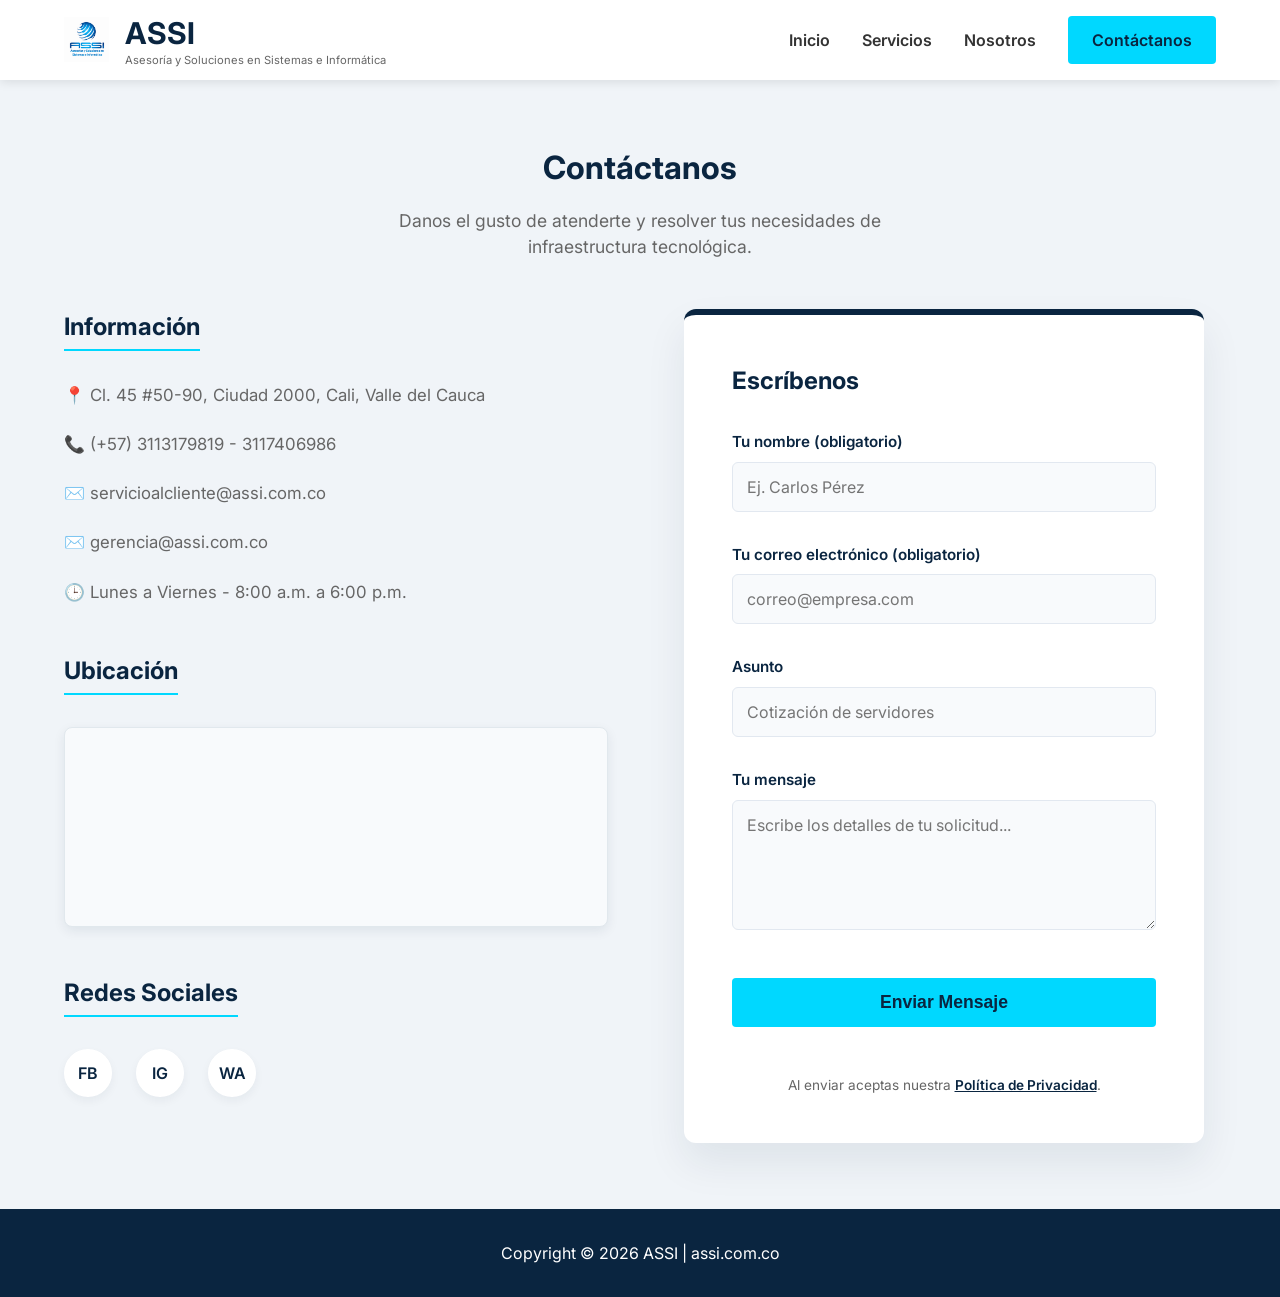
==== commit dcc79d3d: "Pagina terminada" ====
--- a/contacto.html
+++ b/contacto.html
@@ -5,7 +5,7 @@
     <meta name="viewport" content="width=device-width, initial-scale=1.0">
     <title>Contacto | ASSI - Soluciones en Sistemas y Servidores</title>
     <link rel="icon" href="assets/img/logo-assi.png" type="image/png">
-    <link rel="stylesheet" href="css/styles.css">
+    <link rel="stylesheet" href="css/style.css">
     <link href="https://fonts.googleapis.com/css2?family=Inter:wght@400;600;700&display=swap" rel="stylesheet">
 </head>
 <body>
--- a/css/style.css
+++ b/css/style.css
@@ -0,0 +1,1133 @@
+/* =========================================
+   1. VARIABLES Y DISEÑO BASE (DESIGN TOKENS)
+   ========================================= */
+:root {
+    --color-primary: #0A2540; /* Azul Marino Oscuro */
+    --color-accent: #00D8FF;  /* Cian */
+    --color-text: #333333;
+    --color-text-light: #666666;
+    --color-bg: #FFFFFF;
+    
+    /* Escala de espaciado base 8px[cite: 24] */
+    --space-2: 16px;
+    --space-3: 24px;
+    --space-4: 32px;
+    --space-6: 48px;
+    --space-8: 64px;
+
+    --font-main: 'Inter', sans-serif;
+}
+
+* {
+    margin: 0;
+    padding: 0;
+    box-sizing: border-box;
+}
+
+body {
+    font-family: var(--font-main);
+    color: var(--color-text);
+    background-color: var(--color-bg);
+    line-height: 1.5;
+}
+
+.container {
+    width: 90%;
+    max-width: 1200px;
+    margin: 0 auto;
+}
+
+/* =========================================
+   2. COMPONENTES COMPARTIDOS
+   ========================================= */
+.btn {
+    display: inline-flex;
+    align-items: center;
+    justify-content: center;
+    padding: 12px 24px;
+    text-decoration: none;
+    font-weight: 600;
+    border-radius: 4px;
+    text-align: center;
+    transition: all 0.3s ease;
+    min-height: 44px; /* Botones accesibles[cite: 24] */
+    border: none;
+    cursor: pointer;
+}
+
+.btn--primary {
+    background-color: var(--color-accent);
+    color: var(--color-primary);
+}
+
+.btn--primary:hover {
+    background-color: #00b3d6;
+}
+
+.btn--secondary {
+    background-color: transparent;
+    color: var(--color-primary);
+    border: 2px solid var(--color-primary);
+}
+
+.btn--secondary:hover {
+    background-color: var(--color-primary);
+    color: var(--color-bg);
+}
+
+.section-header {
+    text-align: center;
+    margin-bottom: var(--space-6);
+}
+
+.section-title {
+    font-size: 2rem;
+    color: var(--color-primary);
+    margin-bottom: var(--space-2);
+    font-weight: 700;
+}
+
+.section-subtitle {
+    color: var(--color-text-light);
+    max-width: 600px;
+    margin: 0 auto;
+    font-size: 1.1rem;
+}
+
+/* =========================================
+   3. HEADER Y NAVEGACIÓN (Móvil por defecto)
+   ========================================= */
+.header {
+    background-color: var(--color-bg);
+    box-shadow: 0 2px 10px rgba(0,0,0,0.1);
+    position: sticky;
+    top: 0;
+    z-index: 100;
+}
+
+.header__inner {
+    display: flex;
+    justify-content: space-between;
+    align-items: center;
+    height: 80px;
+}
+
+.logo {
+    display: flex;
+    align-items: center;
+    gap: var(--space-2);
+    text-decoration: none;
+}
+
+/* Corrección de tamaño para el logotipo en la cabecera */
+.logo img {
+    max-height: 45px; /* Ajusta este valor si lo quieres un poco más grande o pequeño */
+    width: auto;      /* Mantiene la proporción perfecta de la imagen */
+    display: block;
+}
+
+.logo__text-group {
+    display: flex;
+    flex-direction: column;
+    justify-content: center;
+}
+
+.logo__text {
+    font-size: 30px;
+    font-weight: 700;
+    color: var(--color-primary);
+}
+
+.logo__slogan {
+    font-size: 0.7rem;
+    color: var(--color-text-light);
+    font-weight: 400;
+    margin-top: -4px;
+}
+
+.nav-toggle {
+    display: block;
+    background: transparent;
+    border: none;
+    cursor: pointer;
+    width: 44px; 
+    height: 44px;
+    position: relative;
+    z-index: 200;
+}
+
+.hamburger,
+.hamburger::before,
+.hamburger::after {
+    display: block;
+    width: 24px;
+    height: 2px;
+    background-color: var(--color-primary);
+    position: absolute;
+    left: 10px;
+    transition: all 0.3s ease;
+}
+
+.hamburger::before { content: ''; top: -8px; left: 0; }
+.hamburger::after { content: ''; top: 8px; left: 0; }
+
+.nav {
+    position: fixed;
+    top: 80px; 
+    left: -100%; 
+    width: 100%;
+    height: calc(100vh - 80px);
+    background-color: var(--color-primary);
+    transition: left 0.3s ease;
+    z-index: 99;
+    overflow-y: auto;
+}
+
+.nav.is-active {
+    left: 0;
+}
+
+.nav__list {
+    display: flex;
+    flex-direction: column;
+    align-items: center;
+    padding-top: var(--space-8);
+    list-style: none;
+    gap: var(--space-4);
+}
+
+.nav__link {
+    text-decoration: none;
+    color: var(--color-bg);
+    font-weight: 600;
+    font-size: 1.25rem;
+}
+
+/* =========================================
+   4. SECCIÓN HERO (INICIO)
+   ========================================= */
+.hero {
+    padding: var(--space-8) 0;
+    background-color: #f8f9fa;
+}
+
+.hero__inner {
+    display: flex;
+    flex-direction: column;
+    gap: var(--space-4);
+}
+
+.hero__title {
+    font-size: 2.5rem;
+    color: var(--color-primary);
+    line-height: 1.2;
+    margin-bottom: var(--space-2);
+}
+
+.hero__description {
+    font-size: 1.125rem;
+    color: var(--color-text-light);
+    margin-bottom: var(--space-4);
+}
+
+.hero__actions {
+    display: flex;
+    flex-direction: column;
+    gap: var(--space-2);
+}
+
+.hero__image img {
+    width: 100%;
+    border-radius: 8px;
+    box-shadow: 0 10px 30px rgba(0,0,0,0.1);
+}
+
+/* =========================================
+   5. TARJETAS (Solución unificada para texto e imágenes)
+   ========================================= */
+.services, .about {
+    padding: var(--space-8) 0;
+}
+
+.about {
+    background-color: #F0F4F8; 
+}
+
+.services {
+    background-color: var(--color-bg);
+}
+
+.services__grid, .about__grid {
+    display: grid;
+    grid-template-columns: repeat(auto-fit, minmax(300px, 1fr));
+    gap: var(--space-4);
+}
+
+.card {
+    background-color: #ffffff;
+    padding: var(--space-4); /* ¡Restauramos el respiro interior para todas las tarjetas! */
+    border-radius: 8px;
+    box-shadow: 0 4px 15px rgba(10, 37, 64, 0.04);
+    border: 1px solid #e1e8ed;
+    border-top: 4px solid var(--color-primary); 
+    transition: transform 0.3s ease, box-shadow 0.3s ease, border-color 0.3s ease;
+    display: flex;
+    flex-direction: column;
+    overflow: hidden; 
+    text-align: left; 
+}
+
+/* Truco Senior: Hacemos que la imagen de servicios "rompa" el padding de la tarjeta y toque los bordes */
+.card__image {
+    width: calc(100% + (var(--space-4) * 2));
+    margin: calc(var(--space-4) * -1) calc(var(--space-4) * -1) var(--space-4) calc(var(--space-4) * -1);
+    height: 180px; 
+    overflow: hidden;
+}
+
+.card__image img {
+    width: 100%;
+    height: 100%;
+    object-fit: cover; 
+    transition: transform 0.5s ease; 
+}
+
+.card__body {
+    padding: 0; /* Ya lo maneja el padding general de la tarjeta `.card` */
+    display: flex;
+    flex-direction: column;
+    flex-grow: 1;
+}
+
+.card:hover,
+.card.is-active {
+    transform: translateY(-5px);
+    box-shadow: 0 10px 25px rgba(10, 37, 64, 0.1);
+    border-top-color: var(--color-accent); 
+}
+
+.card:hover .card__image img {
+    transform: scale(1.08);
+}
+
+.card__title {
+    font-size: 1.25rem;
+    color: var(--color-primary);
+    margin-bottom: var(--space-2);
+}
+
+.card__text {
+    color: var(--color-text-light);
+    font-size: 0.95rem;
+}
+
+/* =========================================
+   6. SECCIÓN CLIENTES (ESTILO DE CAJAS/TARJETAS)
+   ========================================= */
+.clients {
+    padding: 80px 0; 
+    background-color: #f8f9fa; 
+    position: relative;
+    border-top: 1px solid #e1e8ed;
+}
+
+/* Divisor corporativo superior */
+.clients::before {
+    content: '';
+    position: absolute;
+    top: -1px;
+    left: 50%;
+    transform: translateX(-50%);
+    width: 120px;
+    height: 4px;
+    background-color: var(--color-accent);
+    border-radius: 0 0 6px 6px;
+    box-shadow: 0 4px 10px rgba(0, 216, 255, 0.2);
+}
+
+.clients__grid {
+    display: grid;
+    /* Ajustamos el tamaño mínimo de la columna para que las cajas respiren bien */
+    grid-template-columns: repeat(auto-fit, minmax(180px, 1fr));
+    gap: var(--space-4);
+    align-items: center;
+}
+
+/* Estilo de Tarjeta/Caja para cada logo */
+.client-logo {
+    background-color: #ffffff;
+    border: 1px solid #e1e8ed;
+    border-radius: 8px;
+    padding: var(--space-3);
+    height: 110px; /* Altura fija para que todas las cajas midan exactamente lo mismo */
+    display: flex;
+    justify-content: center;
+    align-items: center;
+    box-shadow: 0 4px 10px rgba(10, 37, 64, 0.02);
+    transition: all 0.3s ease;
+}
+
+/* Aseguramos que el enlace interno ocupe toda la caja */
+.client-logo a {
+    display: flex;
+    justify-content: center;
+    align-items: center;
+    width: 100%;
+    height: 100%;
+}
+
+/* Control estricto de las imágenes para que no se salgan de la caja */
+.client-logo img {
+    max-width: 80%;
+    max-height: 100px; /* Altura máxima controlada para los logos */
+    object-fit: contain;
+/*     filter: grayscale(100%) opacity(60%); 
+ */    transition: filter 0.3s ease, transform 0.3s ease;
+}
+
+/* Microinteracción al pasar el cursor sobre la caja */
+.client-logo:hover {
+    transform: translateY(-4px);
+    box-shadow: 0 8px 20px rgba(10, 37, 64, 0.08);
+    border-color: var(--color-accent); /* El borde sutil cambia al cian corporativo */
+}
+
+.client-logo:hover img {
+    filter: grayscale(0%) opacity(100%); /* Recuperan su color original */
+    transform: scale(1.05);
+}
+
+/* =========================================
+   7. SECCIÓN CONTACTO
+   ========================================= */
+
+
+/* ¡Esta es la clase que nos faltaba para dar respiro y color de fondo! */
+.contact {
+    padding: var(--space-8) 0; /* Aplica 64px de espacio arriba y abajo */
+    background-color: #F0F4F8; /* Azul muy claro corporativo */
+}
+
+.contact__inner {
+    display: grid;
+    gap: var(--space-6);
+    grid-template-columns: 1fr;
+    align-items: start;
+}
+
+
+.contact__info h3, .contact__form-wrapper h3 {
+    font-size: 1.5rem;
+    color: var(--color-primary);
+    margin-bottom: var(--space-4);
+    font-weight: 700;
+}
+
+.info-block {
+    margin-bottom: var(--space-6);
+}
+
+.info-block h3 {
+    border-bottom: 2px solid var(--color-accent);
+    display: inline-block;
+    padding-bottom: 4px;
+}
+
+.info-block ul {
+    list-style: none;
+    color: var(--color-text-light);
+}
+
+.info-block li {
+    margin-bottom: var(--space-3);
+    display: flex;
+    align-items: center;
+    gap: 12px;
+    font-size: 1.05rem;
+}
+
+.map-container {
+    width: 100%;
+    height: 200px;
+    border-radius: 8px;
+    overflow: hidden;
+    box-shadow: 0 4px 12px rgba(10, 37, 64, 0.08);
+    border: 1px solid #e1e8ed;
+    background-color: #f8fafc;
+}
+
+.map-container iframe {
+    width: 100%;
+    height: 100%;
+    border: 0;
+    display: block;
+}
+
+.social-links {
+    display: flex;
+    gap: var(--space-3);
+}
+
+.social-links a {
+    display: flex;
+    justify-content: center;
+    align-items: center;
+    width: 48px; 
+    height: 48px;
+    background-color: #ffffff;
+    color: var(--color-primary);
+    border-radius: 50%;
+    text-decoration: none;
+    font-weight: 600;
+    box-shadow: 0 4px 10px rgba(10, 37, 64, 0.05);
+    transition: all 0.3s ease;
+}
+
+.social-links a:hover {
+    background-color: var(--color-primary);
+    color: var(--color-bg);
+    transform: translateY(-4px);
+    box-shadow: 0 8px 15px rgba(10, 37, 64, 0.15);
+}
+
+.contact__form-wrapper {
+    background-color: var(--color-bg);
+    padding: var(--space-6);
+    border-radius: 12px;
+    box-shadow: 0 20px 40px rgba(10, 37, 64, 0.08);
+    border-top: 6px solid var(--color-primary);
+}
+
+.contact__form {
+    display: flex;
+    flex-direction: column;
+    gap: var(--space-4);
+}
+
+.form-group {
+    display: flex;
+    flex-direction: column;
+    gap: 8px;
+}
+
+.form-group label {
+    font-size: 0.95rem;
+    font-weight: 600;
+    color: var(--color-primary);
+}
+
+.form-group input,
+.form-group textarea {
+    width: 100%;
+    padding: 14px;
+    background-color: #F8FAFC;
+    border: 1px solid #E2E8F0;
+    border-radius: 6px;
+    font-family: inherit;
+    font-size: 1rem;
+    color: var(--color-text);
+    transition: all 0.3s ease;
+}
+
+.form-group input:focus,
+.form-group textarea:focus {
+    outline: none;
+    background-color: #ffffff;
+    border-color: var(--color-accent);
+    box-shadow: 0 0 0 4px rgba(0, 216, 255, 0.15); 
+}
+
+.contact__form .btn {
+    margin-top: var(--space-2);
+    font-size: 1.1rem;
+    padding: 14px 24px;
+}
+
+
+/* =========================================
+   TEXTO LEGAL DEL FORMULARIO (PRIVACIDAD)
+   ========================================= */
+.form-legal {
+    text-align: center;
+    margin-top: var(--space-2); /* Separación usando nuestra escala base[cite: 25] */
+    font-size: 0.85rem; /* Texto más pequeño para jerarquía secundaria[cite: 25] */
+    color: var(--color-text-light); /* Color gris sutil */
+}
+
+.form-legal a {
+    color: var(--color-primary); /* Azul corporativo para el enlace */
+    text-decoration: underline;
+    font-weight: 600;
+    transition: color 0.3s ease;
+}
+
+/* Microinteracción al pasar el mouse por el enlace */
+.form-legal a:hover {
+    color: var(--color-accent); /* Cambia al Cian al hacer hover */
+}
+
+
+
+
+
+
+/* =========================================
+   8. PIE DE PÁGINA (FOOTER)
+   ========================================= */
+.footer {
+    background-color: var(--color-primary);
+    color: var(--color-bg);
+    padding: var(--space-4) 0;
+    text-align: center;
+    width: 100%;
+    margin-top: auto;
+}
+
+.footer__inner {
+    display: flex;
+    justify-content: center;
+    align-items: center;
+}
+
+/* =========================================
+   10. ANIMACIONES AL SCROLL (INTERSECTION OBSERVER)
+   ========================================= */
+
+/* Estado inicial: Oculto y empujado hacia abajo */
+.fade-up {
+    opacity: 0;
+    transform: translateY(40px);
+    transition: opacity 0.6s ease-out, transform 0.6s ease-out;
+    will-change: opacity, transform; /* Optimización de rendimiento para el navegador */
+}
+
+/* Estado inicial: Solo oculto (ideal para textos simples o imágenes) */
+.fade-in {
+    opacity: 0;
+    transition: opacity 0.8s ease-out;
+    will-change: opacity;
+}
+
+/* Estado final: Visible y en su posición original (Esta clase la pondrá JS) */
+.fade-up.is-visible,
+.fade-in.is-visible {
+    opacity: 1;
+    transform: translateY(0);
+}
+
+/* Clases de retraso para crear un efecto "cascada" (stagger) en las tarjetas */
+.delay-100 { transition-delay: 100ms; }
+.delay-200 { transition-delay: 200ms; }
+.delay-300 { transition-delay: 300ms; }
+
+
+
+
+
+
+
+
+/* =========================================
+   11. BOTÓN FLOTANTE DE WHATSAPP
+   ========================================= */
+.whatsapp-float {
+    position: fixed;
+    bottom: var(--space-4); /* Separación desde abajo */
+    right: var(--space-4); /* Separación desde la derecha */
+    width: 60px; /* Tamaño mayor a 44px para móviles */
+    height: 60px;
+    background-color: #25D366; /* Verde oficial de WhatsApp */
+    color: #ffffff;
+    border-radius: 50%;
+    display: flex;
+    justify-content: center;
+    align-items: center;
+    box-shadow: 0 6px 15px rgba(0, 0, 0, 0.15);
+    z-index: 1000; /* Asegura que nada lo tape */
+    text-decoration: none;
+    transition: transform 0.3s ease, box-shadow 0.3s ease, background-color 0.3s ease;
+}
+
+/* Microinteracción al pasar el cursor[cite: 22] */
+.whatsapp-float:hover {
+    transform: translateY(-5px) scale(1.05);
+    box-shadow: 0 10px 25px rgba(37, 211, 102, 0.4);
+    background-color: #1ebe5d; /* Un verde ligeramente más oscuro */
+    color: #ffffff;
+}
+
+/* Ajuste sutil para pantallas de celular muy pequeñas */
+@media (max-width: 767px) {
+    .whatsapp-float {
+        bottom: var(--space-3);
+        right: var(--space-3);
+        width: 52px;
+        height: 52px;
+    }
+    
+    .whatsapp-float svg {
+        width: 28px;
+        height: 28px;
+    }
+}
+
+
+/* =========================================
+   12. MODAL DE POLÍTICA DE PRIVACIDAD
+   ========================================= */
+.modal-overlay {
+    position: fixed;
+    top: 0;
+    left: 0;
+    width: 100%;
+    height: 100%;
+    background-color: rgba(10, 37, 64, 0.8); /* Azul oscuro corporativo con 80% de opacidad */
+    display: flex;
+    justify-content: center;
+    align-items: center;
+    z-index: 2000; /* Por encima de todo, incluido el header y WhatsApp */
+    opacity: 0;
+    visibility: hidden;
+    transition: opacity 0.3s ease, visibility 0.3s ease;
+}
+
+/* Clase que activa la visibilidad del modal */
+.modal-overlay.is-active {
+    opacity: 1;
+    visibility: visible;
+}
+
+.modal-content {
+    background-color: var(--color-bg);
+    width: 90%;
+    max-width: 500px;
+    padding: var(--space-6);
+    border-radius: 12px;
+    position: relative;
+    box-shadow: 0 20px 40px rgba(0,0,0,0.2);
+    transform: translateY(20px); /* Empieza un poco abajo para el efecto de entrada */
+    transition: transform 0.3s ease;
+}
+
+.modal-overlay.is-active .modal-content {
+    transform: translateY(0); /* Sube a su posición original */
+}
+
+.modal-content h3 {
+    color: var(--color-primary);
+    margin-bottom: var(--space-3);
+    font-size: 1.5rem;
+}
+
+.modal-content p {
+    color: var(--color-text-light);
+    margin-bottom: var(--space-2);
+    font-size: 0.95rem;
+}
+
+/* Botón X superior derecho[cite: 26] */
+.modal-close {
+    position: absolute;
+    top: 16px;
+    right: 16px;
+    background: #f0f4f8;
+    border: none;
+    width: 32px;
+    height: 32px;
+    border-radius: 50%;
+    font-size: 1.25rem;
+    color: var(--color-primary);
+    cursor: pointer;
+    display: flex;
+    justify-content: center;
+    align-items: center;
+    transition: background-color 0.3s ease;
+}
+
+.modal-close:hover {
+    background-color: #e1e8ed;
+}
+
+
+/* =========================================
+   SECCIÓN DEL FUNDADOR (CON ROTADOR AUTOMÁTICO)
+   ========================================= */
+.founder {
+    display: grid;
+    grid-template-columns: 1fr;
+    gap: var(--space-6);
+    align-items: center;
+    background-color: var(--color-bg);
+    padding: var(--space-6);
+    border-radius: 8px;
+    box-shadow: 0 4px 15px rgba(10, 37, 64, 0.04);
+    border: 1px solid #e1e8ed;
+    border-top: 4px solid var(--color-primary);
+    margin-bottom: var(--space-8);
+}
+
+.founder__image {
+    position: relative; /* ¡Fundamental para que las imágenes se superpongan! */
+    width: 100%;
+    max-width: 380px;
+    height: 1280px; /* Altura fija para evitar saltos de diseño (CLS) al rotar */
+    margin: 0 auto;
+    border-radius: 6px;
+    overflow: hidden;
+    box-shadow: 0 8px 20px rgba(0, 0, 0, 0.08);
+}
+
+.founder__image img.slide {
+    position: absolute;
+    top: 0;
+    left: 0;
+    width: 100%;
+    height: 100%;
+    object-fit: cover;
+    object-position: 80% 30%; /* <-- ¡Agrega esta línea! Mueve el encuadre hacia la izquierda */
+    opacity: 0; /* Ocultas por defecto */
+    transition: opacity 1s ease-in-out; /* Transición suave de fundido */
+}
+
+.founder__image img.slide.active {
+    opacity: 1; /* La foto activa se hace visible */
+}
+
+.founder__content {
+    display: flex;
+    flex-direction: column;
+    gap: var(--space-2);
+}
+
+.founder__tag {
+    font-size: 0.8rem;
+    font-weight: 700;
+    text-transform: uppercase;
+    letter-spacing: 0.5px;
+    color: var(--color-primary);
+    background-color: rgba(0, 216, 255, 0.15);
+    padding: 4px 10px;
+    border-radius: 4px;
+    width: fit-content;
+}
+
+.founder__title {
+    font-size: 1.6rem;
+    color: var(--color-primary);
+    font-weight: 700;
+}
+
+.founder__text {
+    color: var(--color-text-light);
+    font-size: 1rem;
+    line-height: 1.6;
+    font-style: italic;
+}
+
+.founder__author {
+    margin-top: var(--space-2);
+    display: flex;
+    flex-direction: column;
+}
+
+.founder__author strong {
+    font-size: 1rem;
+    color: var(--color-primary);
+}
+
+.founder__author span {
+    font-size: 0.85rem;
+    color: var(--color-text-light);
+}
+
+/* Adaptación para pantallas de escritorio */
+@media (min-width: 768px) {
+    .founder {
+        grid-template-columns: 360px 1fr;
+        gap: var(--space-8);
+        padding: var(--space-8);
+    }
+    
+    .founder__image {
+        margin: 0;
+        height: 550px; /* Altura proporcional para pantallas grandes */
+    }
+}
+
+
+
+
+
+
+
+
+
+
+
+
+
+
+
+
+
+
+
+
+
+
+
+
+
+
+
+
+
+
+
+
+
+
+
+
+
+
+
+
+
+
+
+
+
+
+
+
+
+
+
+
+
+
+
+
+
+
+
+
+
+
+
+
+
+
+
+
+
+
+
+
+
+
+
+
+
+
+
+
+
+
+
+
+
+
+
+
+
+
+
+
+
+
+
+
+
+
+
+
+
+
+
+
+
+
+
+
+
+
+
+
+
+
+
+
+
+
+
+
+
+
+
+
+
+
+
+
+
+
+
+
+
+
+
+
+
+
+
+
+
+
+
+
+
+
+
+
+
+
+
+
+
+
+
+
+
+
+
+
+
+
+
+
+
+
+
+
+
+
+
+
+
+
+
+
+
+
+
+
+
+
+
+
+
+
+
+
+
+
+
+
+
+
+
+
+
+
+
+
+
+
+
+
+
+
+
+
+
+
+
+
+
+
+
+
+
+
+
+
+
+/* =========================================
+   9. MEDIA QUERIES (ESCRITORIO - MAYOR A 768PX)
+   ========================================= */
+/* IMPORTANTE: Todos los ajustes visuales para escritorio DEBEN ir exclusivamente aquí dentro[cite: 26] */
+@media (min-width: 768px) {
+    
+    .nav-toggle {
+        display: none; 
+    }
+    
+    .nav {
+        position: static;
+        width: auto;
+        height: auto;
+        background-color: transparent;
+        overflow-y: visible;
+    }
+    
+    .nav__list {
+        flex-direction: row; 
+        padding-top: 0;
+    }
+
+    .nav__link {
+        color: var(--color-text); 
+        font-size: 1rem;
+    }
+
+    .hero__inner {
+        flex-direction: row;
+        align-items: center;
+    }
+
+    .hero__content {
+        flex: 1;
+        padding-right: var(--space-4);
+    }
+
+    .hero__image {
+        flex: 1;
+    }
+
+    .hero__actions {
+        flex-direction: row;
+    }
+
+    .contact__inner {
+        grid-template-columns: 1fr 1fr;
+        gap: var(--space-8);
+    }
+    
+    .contact__form-wrapper {
+        max-width: 520px;
+        margin: 0 auto;
+        width: 100%;
+    }
+}
